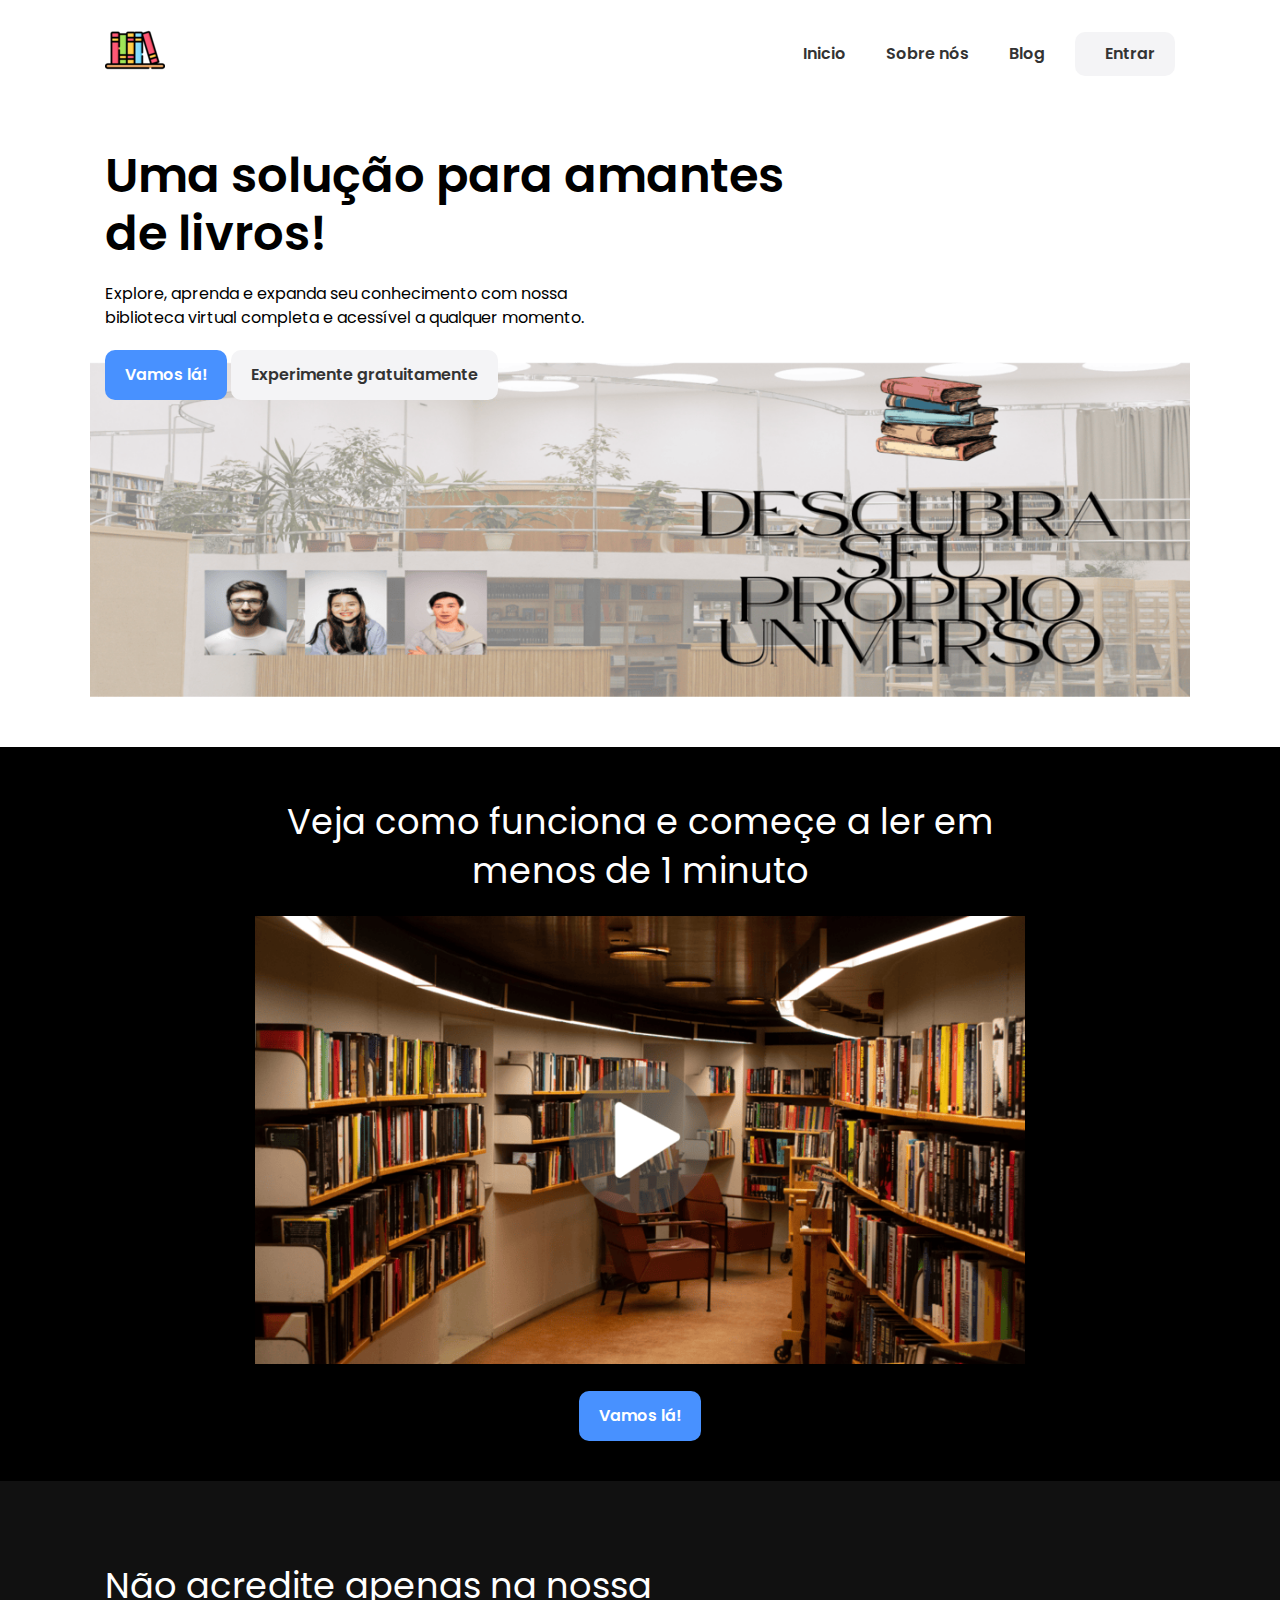
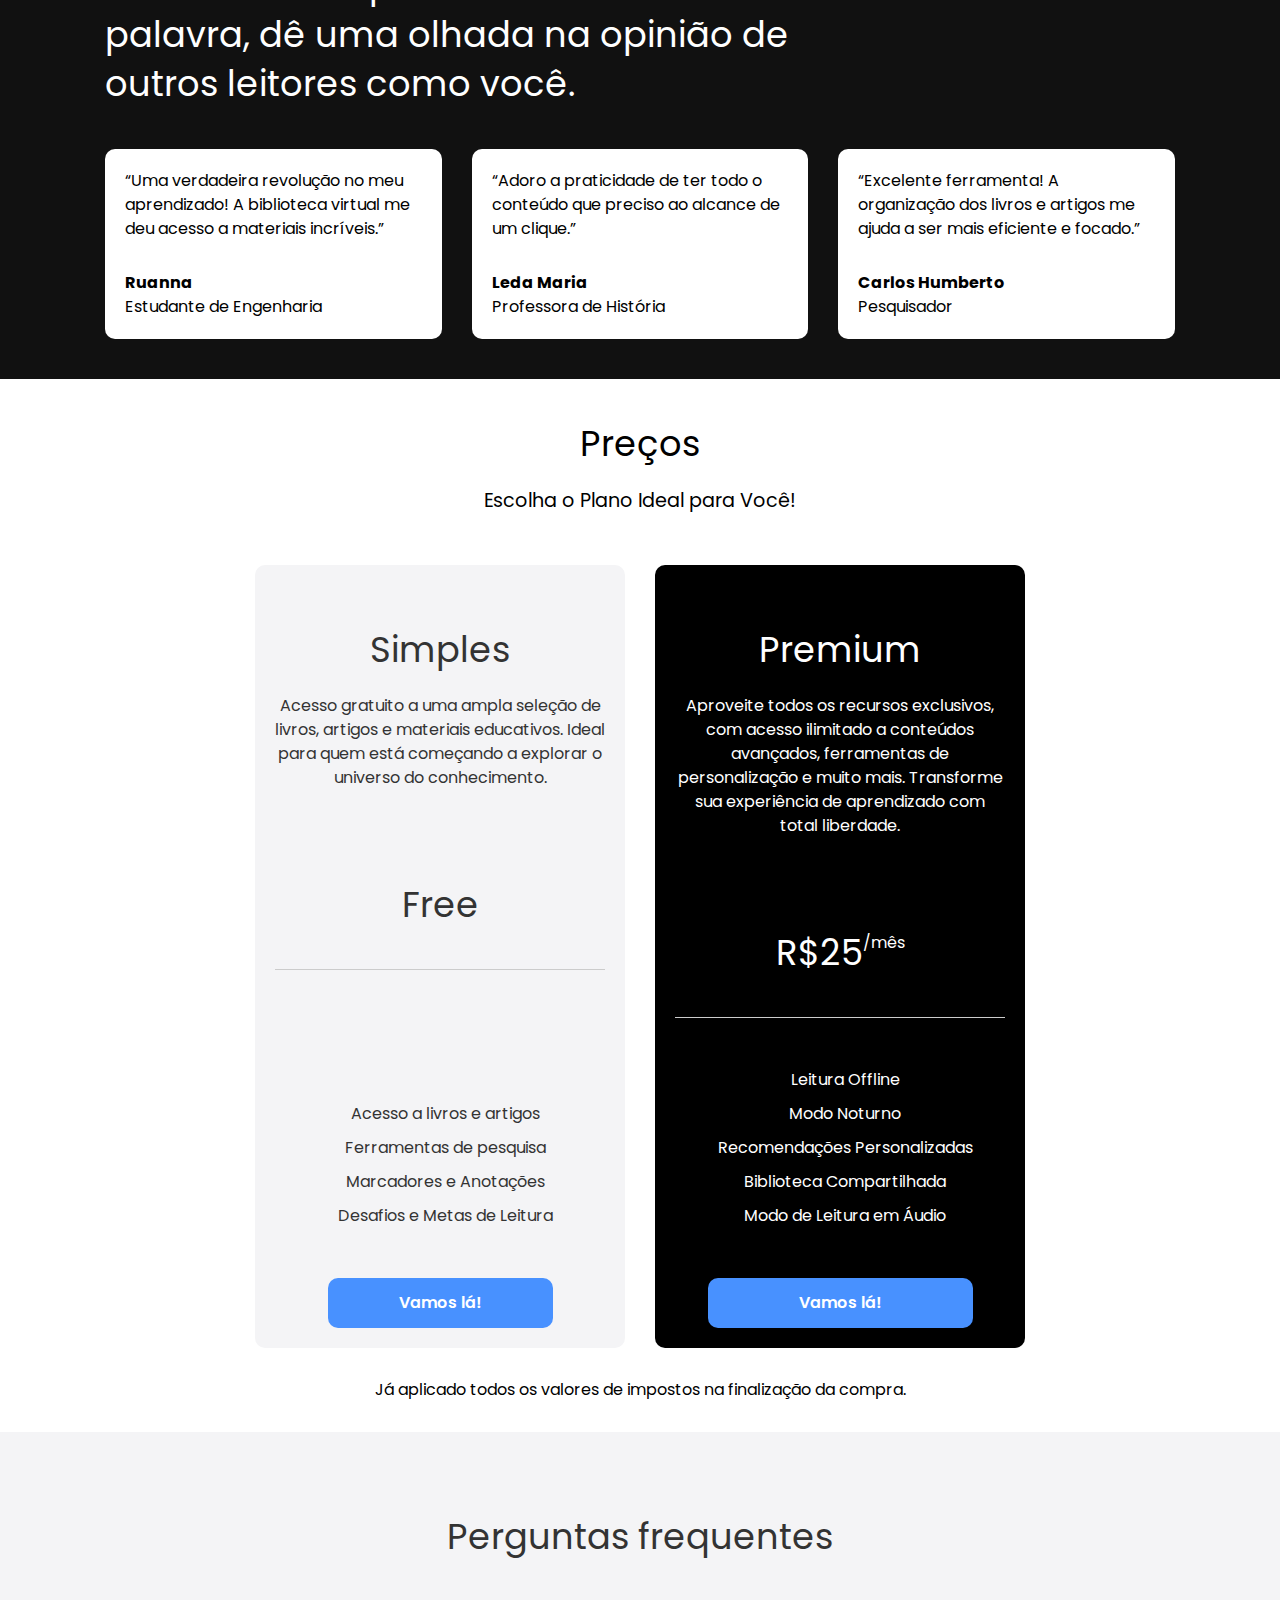
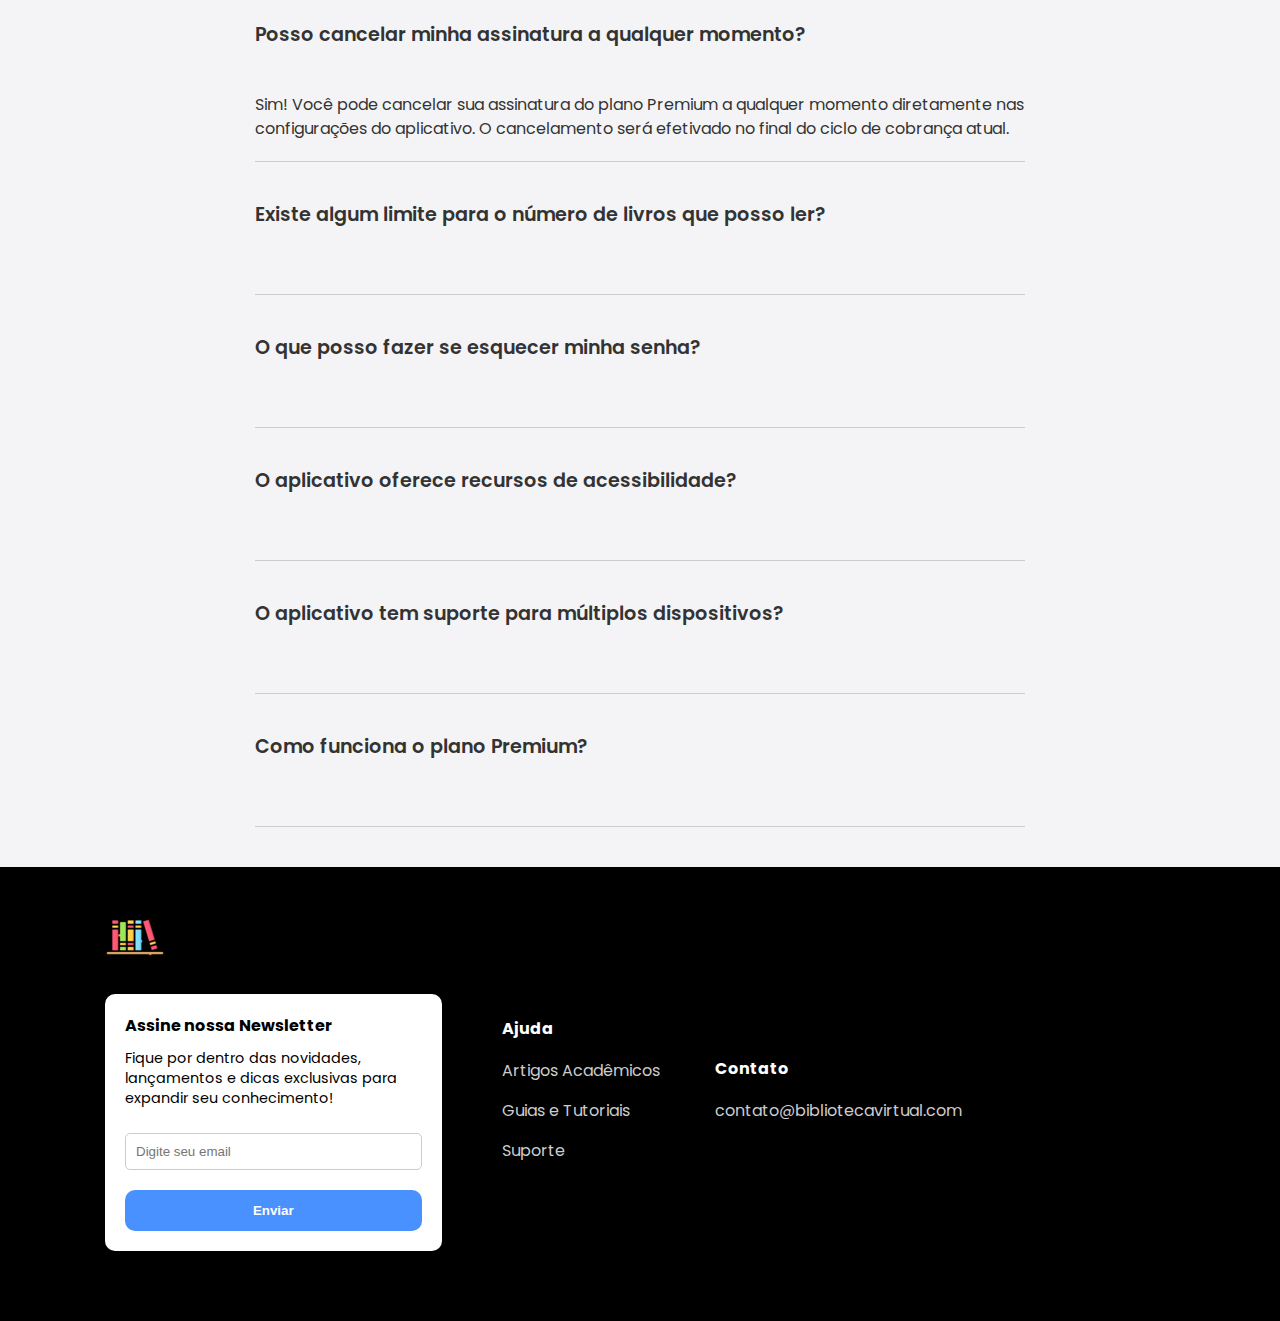
==== index.html @ a12d116e "first commit" ====
<!DOCTYPE html>
<html lang="en">
  <head>
    <meta charset="UTF-8" />
    <meta name="viewport" content="width=device-width, initial-scale=1.0" />
    <title>Biblioteca Virtual</title>
    <link rel="preconnect" href="https://fonts.googleapis.com" />
    <link rel="preconnect" href="https://fonts.gstatic.com" crossorigin />
    <link
      href="https://fonts.googleapis.com/css2?family=Poppins:wght@300;400;600;700&display=swap"
      rel="stylesheet"
    />
    <link
      rel="stylesheet"
      href="https://cdnjs.cloudflare.com/ajax/libs/font-awesome/6.4.2/css/all.min.css"
      integrity="sha512-z3gLpd7yknf1YoNbCzqRKc4qyor8gaKU1qmn+CShxbuBusANI9QpRohGBreCFkKxLhei6S9CQXFEbbKuqLg0DA=="
      crossorigin="anonymous"
      referrerpolicy="no-referrer"
    />
    <link rel="stylesheet" href="css/style.css" />
    <link rel="shortcut icon" href="images/favicon.ico" type="image/x-icon" />
  </head>
  <body>
    <nav class="navbar">
      <div class="container">
        <div class="logo">
          <a href="index.html">
            <img src="images/logo.png" alt="logo" />
          </a>
        </div>

        <div class="main-menu">
          <ul>
            <li>
              <a href="index.html">Inicio</a>
            </li>
            <li>
              <a href="#">Sobre nós</a>
            </li>
            <li>
              <a href="#">Blog</a>
            </li>
            <li>
              <a class="btn" href="/Login.html"> <i class="fas fa-user"></i> Entrar </a>
            </li>
          </ul>
        </div>

        <!-- Hamburger Button -->
        <button class="hamburger-button">
          <div class="hamburger-line"></div>
          <div class="hamburger-line"></div>
          <div class="hamburger-line"></div>
        </button>
        <div class="mobile-menu">
          <ul>
            <li>
              <a href="index.html">Inicio</a>
            </li>
            <li>
              <a href="#">Sobre nós</a>
            </li>
            <li>
              <a href="#">Blog</a>
            </li>
            <li>
              <a class="btn" href="/Login.html"> <i class="fas fa-user"></i> Entrar </a>
            </li>
          </ul>
        </div>
      </div>
    </nav>

    <!-- Hero -->
    <section class="hero">
      <div class="container">
        <div class="hero-content">
          <h1 class="hero-heading text-xxl">
            Uma solução para amantes de livros!
          </h1>
          <p class="hero-text">
            Explore, aprenda e expanda seu conhecimento com nossa biblioteca virtual 
              completa e acessível a qualquer momento.
          </p>
          <div class="hero-buttons">
            <a href="/Login.html" class="btn btn-primary">Vamos lá!</a>
            <a href="#" class="btn"
              ><i class="fas fa-laptop"></i> Experimente gratuitamente</a
            >
          </div>
        </div>
      </div>
    </section>

    <!-- Video Section -->
    <section class="video bg-black">
      <div class="container-sm">
        <h2 class="video-heading text-xl text-center">
          Veja como funciona e começe a ler em menos de 1 minuto
        </h2>
        <div class="video-content">
          <a href="#">
            <img
              src="images/video-preview.png"
              alt="video"
              class="video-preview"
            />
          </a>

          <a href="/Login.html" class="btn btn-primary">Vamos lá!</a>
        </div>
      </div>
    </section>

    <!-- Testimonials -->
    <section class="testimonials bg-dark">
      <div class="container">
        <h3 class="testimonials-heading text-xl">
          Não acredite apenas na nossa palavra, dê uma olhada na opinião de outros 
          leitores como você.
        </h3>
        <div class="testimonials-grid">
          <div class="card">
            <p>
              “Uma verdadeira revolução no meu aprendizado! A biblioteca virtual
               me deu acesso a materiais incríveis.”
            </p>

            <p>Ruanna</p>
            <p>Estudante de Engenharia</p>
          </div>

          <div class="card">
            <p>
              “Adoro a praticidade de ter todo o conteúdo que preciso ao alcance de um clique.”
            </p>

            <p>Leda Maria</p>
            <p>Professora de História</p>
          </div>

          <div class="card">
            <p>
              “Excelente ferramenta! A organização dos livros e artigos me ajuda a ser mais eficiente
               e focado.”
            </p>

            <p>Carlos Humberto</p>
            <p>Pesquisador</p>
          </div>
        </div>
      </div>
    </section>

    <!-- Pricing -->
    <section class="pricing">
      <div class="container-sm">
        <h3 class="pricing-heading text-xl text-center">Preços</h3>
        <p class="pricing-subheading text-md text-center">
          Escolha o Plano Ideal para Você!
        </p>

        <div class="pricing-grid">
          
          <!-- Pricing Card 1 -->
          <div class="card bg-light">
            <div class="pricing-card-header">
              <h4 class="pricing-heading text-xl">Simples</h4>
              <p class="pricing-card-subheading">
                Acesso gratuito a uma ampla seleção de livros, artigos e materiais educativos. 
                Ideal para quem está começando a explorar o universo do conhecimento.
              </p>
              <p class="pricing-card-price">
                <span class="text-xl">Free</span>
              </p>
            </div>
            <div class="pricing-card-body">
              <ul>
                <li><i class="fas fa-check"></i>Acesso a livros e artigos</li>
                <li>
                  <i class="fas fa-check"></i>Ferramentas de pesquisa
                </li>
                <li><i class="fas fa-check"></i>Marcadores e Anotações</li>
                <li>
                  <i class="fas fa-check"></i>Desafios e Metas de Leitura
                </li>
                
              </ul>
              <a href="/Login.html" class="btn btn-primary btn-block">Vamos lá!</a>
            </div>
          </div>

          <!-- Pricing Card 2 -->
          <div class="card bg-black">
            <div class="pricing-card-header">
              <h4 class="pricing-card-heading text-xl">Premium</h4>
              <p class="pricing-card-subheading">
                Aproveite todos os recursos exclusivos, com acesso ilimitado a conteúdos avançados, 
                ferramentas de personalização e muito mais. Transforme sua experiência de aprendizado com total liberdade.
              </p>
              <p class="pricing-card-price">
                <span class="text-xl">R$25</span> /mês 
              </p>
              
            </div>
            <div class="pricing-card-body">
              <ul>
                <li><i class="fas fa-check"></i>Leitura Offline</li>
                <li><i class="fas fa-check"></i>Modo Noturno</li>
                <li><i class="fas fa-check"></i>Recomendações Personalizadas</li>
                <li><i class="fas fa-check"></i>Biblioteca Compartilhada</li>
                <li><i class="fas fa-check"></i>Modo de Leitura em Áudio</li>
              </ul>
              <a href="/Login.html" class="btn btn-primary btn-block">Vamos lá!</a>
            </div>
          </div>
        </div>
        <p class="pricing-footer text-center">
          Já aplicado todos os valores de impostos na finalização da compra.
        </p>
      </div>
    </section>

    <!-- FAQ -->
    <section class="faq bg-light">
      <div class="container-sm">
        <h3 class="text-xl text-center">Perguntas frequentes</h3>
       
        <div class="faq-content">
          <div class="faq-group">
            <div class="faq-group-header">
              <h4 class="text-md">
                Posso cancelar minha assinatura a qualquer momento?
              </h4>
              <i class="fas fa-minus"></i>
            </div>
            <div class="faq-group-body open">
              <p>
                Sim! Você pode cancelar sua assinatura do plano Premium 
                a qualquer momento diretamente nas configurações do aplicativo. 
                O cancelamento será efetivado no final do ciclo de cobrança atual.
              </p>
            </div>
          </div>

          <div class="faq-group">
            <div class="faq-group-header">
              <h4 class="text-md">
                Existe algum limite para o número de livros que posso ler?
              </h4>
              <i class="fas fa-plus"></i>
            </div>
            <div class="faq-group-body">
              <p>
                No plano Free, há um limite de livros e artigos disponíveis. 
                Já no plano Premium, você tem acesso ilimitado a todo o conteúdo da plataforma.
              </p>
            </div>
          </div>

          <div class="faq-group">
            <div class="faq-group-header">
              <h4 class="text-md">
                O que posso fazer se esquecer minha senha?
              </h4>
              <i class="fas fa-plus"></i>
            </div>
            <div class="faq-group-body">
              <p>
                Caso esqueça sua senha, clique na opção "Esqueci minha senha"
                 na tela de login. Você receberá um link para redefinir sua senha e 
                 recuperar o acesso à sua conta.
              </p>
            </div>
          </div>

          <div class="faq-group">
            <div class="faq-group-header">
              <h4 class="text-md">
                O aplicativo oferece recursos de acessibilidade?
              </h4>
              <i class="fas fa-plus"></i>
            </div>
            <div class="faq-group-body">
              <p>
                Sim! O aplicativo possui opções como modo noturno, 
                ajuste de tamanho de texto e suporte a leitores de tela para garantir 
                uma experiência inclusiva para todos os usuários.
              </p>
            </div>
          </div>

          <div class="faq-group">
            <div class="faq-group-header">
              <h4 class="text-md">O aplicativo tem suporte para múltiplos dispositivos?</h4>
              <i class="fas fa-plus"></i>
            </div>
            <div class="faq-group-body">
              <p>
                Sim! Você pode acessar sua conta em vários dispositivos, como smartphones, 
                tablets e computadores, e seus progressos de leitura serão sincronizados automaticamente.
              </p>
            </div>
          </div>

          <div class="faq-group">
            <div class="faq-group-header">
              <h4 class="text-md">
                Como funciona o plano Premium?
              </h4>
              <i class="fas fa-plus"></i>
            </div>
            <div class="faq-group-body">
              <p>
                O plano Premium oferece acesso ilimitado a todos os conteúdos da plataforma, 
                além de funcionalidades exclusivas, como ferramentas de personalização, suporte prioritário 
                e recomendações personalizadas. Você pode assinar o plano Premium por meio de uma cobrança mensal ou anual.
              </p>
            </div>
          </div>
        </div>
      </div>
    </section>

    <!-- Footer -->
    <footer class="footer bg-black">
      <div class="container">
        <div class="footer-grid">
          <div>
            <a href="index.html">
              <img src="images/logo.png" alt="logo" />
            </a>
            <div class="card">
              <h4>Assine nossa Newsletter</h4>
              <p class="text-sm">
                Fique por dentro das novidades, lançamentos e dicas exclusivas 
                para expandir seu conhecimento!
              </p>
              <form>
                <input type="email" id="email" placeholder="Digite seu email" />
                <button type="submit" class="btn btn-primary btn-block">
                  Enviar
                </button>
              </form>
            </div>
            
          </div>
         
          <div>
            <h4>Ajuda</h4>
            <ul>
              <li><a href="#">Artigos Acadêmicos</a></li>
              <li><a href="#">Guias e Tutoriais</a></li>
              <li><a href="#">Suporte</a></li>
            </ul>
          </div>
          <div>
            <h4>Contato</h4>
            <ul>
              <li>
                <a href="#">contato@bibliotecavirtual.com</a>
              </li>
            </ul>
          </div>
        </div>
      </div>
    </footer>

    <script src="js/main.js"></script>
  </body>
</html>
---- css/style.css ----
* {
  box-sizing: border-box;
  margin: 0;
  padding: 0;
}

:root {
  --primary-color: #4891ff;
  --light-color: #f4f4f6;
  --dark-color: #111;
}

body {
  font-family: 'Poppins', sans-serif;
  font-size: 16px;
  line-height: 1.5;
  background: #fff;
  overflow-x: hidden;
}

a {
  text-decoration: none;
  color: #333;
}

ul {
  list-style: none;
}

img {
  max-width: 100%;
}

/* Navbar */
.navbar {
  background: #fff;
  padding: 20px;
}

.navbar .container {
  display: flex;
  justify-content: space-between;
  align-items: center;
}

.navbar .main-menu ul {
  display: flex;
}

.navbar ul li a {
  padding: 10px 20px;
  display: block;
  font-weight: 600;
  transition: 0.5s;
}

.navbar ul li a:hover {
  color: var(--primary-color);
}

.navbar ul li a i {
  margin-right: 10px;
}

.navbar ul li:last-child a {
  margin-left: 10px;
}

/* Hero */
.hero {
  margin-bottom: 50px;
}

.hero .container {
  background: url('../images/hero-bg.png') no-repeat;
  background-size: contain;
  background-position: center bottom;
  height: 550px;
}

.hero .hero-content {
  width: 70%;
}

.hero .hero-text {
  width: 70%;
  margin-bottom: 20px;
}

/* Video */
.video {
  padding: 10px 0 40px;
}

.video .video-content {
  display: flex;
  flex-direction: column;
  align-items: center;
}

.video .video-preview {
  margin-bottom: 20px;
}

/* Testimonials */
.testimonials {
  padding: 40px 0;
}

.testimonials .testimonials-heading {
  width: 700px;
  margin-bottom: 40px;
}

.testimonials .testimonials-grid {
  display: grid;
  grid-template-columns: repeat(3, 1fr);
  gap: 30px;
}

.testimonials .card p:nth-child(2) {
  margin-top: 30px;
  font-weight: bold;
}

/* Pricing */
.pricing .pricing-grid {
  display: grid;
  grid-template-columns: repeat(2, 1fr);
  gap: 30px;
  margin-top: 50px;
}

.pricing .pricing-card-subheading {
  margin-bottom: 30px;
}

.pricing .pricing-card-price {
  margin-bottom: 30px;
  padding: 20px 0;
  border-bottom: 1px solid #ccc;
}

.pricing ul {
  margin: 30px 0;
}

.pricing ul li {
  margin-bottom: 20px;
}

.pricing ul li i {
  margin-right: 10px;
}

.pricing .pricing-footer {
  margin: 30px 0;
}

/* Cards bg-light e bg-black */
.card.bg-light, .card.bg-black {
  display: flex;
  flex-direction: column;
  justify-content: space-between;
  align-items: center; 
  padding: 20px;
  border-radius: 10px;
  height: auto;
}

.card.bg-light .pricing-card-header,
.card.bg-black .pricing-card-header {
  text-align: center; 
}

.card .pricing-card-price {
  display: flex;
  justify-content: center; 
  align-items: center; 
  margin-top: 20px; 
}

.card.bg-light .pricing-card-body,
.card.bg-black .pricing-card-body {
  display: flex;
  flex-direction: column;
  align-items: center; 
  text-align: center; 
}

.card.bg-light .btn, 
.card.bg-black .btn {
  margin-top: 20px; 
  width: 100%; 
}

.card.bg-light ul, 
.card.bg-black ul {
  padding: 0;
  list-style: none;
  margin: 20px 0;
  width: 100%;
}

.card.bg-light ul li, 
.card.bg-black ul li {
  margin-bottom: 10px;
  display: flex;
  justify-content: center; 
  align-items: center;
}

.card.bg-light ul li i, 
.card.bg-black ul li i {
  margin-right: 10px; 
  font-size: 1.2rem;
}

/* FAQ */
.faq {
  padding: 40px 0;
}

.faq .faq-group {
  border-bottom: 1px solid #ccc;
  padding-bottom: 20px;
}

.faq .faq-group .faq-group-header {
  padding: 20px 0;
  margin-bottom: 15px;
  position: relative;
}

.faq .faq-group .faq-group-header h4 {
  font-weight: 600;
  width: 95%;
}

.faq .faq-group .faq-group-header i {
  position: absolute;
  right: 0;
  top: 35px;
  font-size: 1.3rem;
  cursor: pointer;
}

.faq .faq-group .faq-group-body {
  display: none;
}

.faq .faq-group .faq-group-body.open {
  display: block;
}

.faq ul.faq-menu {
  max-width: 400px;
  margin: auto;
  display: flex;
  justify-content: space-between;
  align-items: center;
  background: #ddd;
  padding: 10px 20px;
  border-radius: 10px;
  font-weight: 600;
  cursor: pointer;
}

.faq ul.faq-menu li {
  padding: 10px 20px;
  border-radius: 5px;
  text-align: center;
}

.faq ul.faq-menu li.active {
  background: var(--primary-color);
  color: #fff;
}

/* Footer */
.footer {
  padding: 40px 0;
}

.footer h4 {
  margin-bottom: 10px;
}

.footer ul li {
  line-height: 2.5;
}

.footer a {
  color: #ccc;
}

.footer i {
  font-size: 1.5rem;
  margin-right: 10px;
}

.footer-grid {
  display: grid;
  grid-template-columns: 2fr 1fr 1fr 1fr;
  gap: 30px;
  justify-content: center;
  align-items: center;
}

.footer .card {
  margin: 20px 30px 30px 0;
}

.footer input[type='email'] {
  width: 100%;
  padding: 10px;
  border: 1px solid #ccc;
  border-radius: 5px;
  margin: 20px 0;
}

/* Utility Classes */
.container {
  max-width: 1100px;
  margin: 0 auto;
  padding: 0 15px;
}

.container-sm {
  max-width: 800px;
  margin: 0 auto;
  padding: 0 15px;
}

/* Card */
.card {
  background: #fff;
  color: #000;
  border-radius: 10px;
  padding: 20px;
}

/* Buttons */
.btn {
  display: inline-block;
  padding: 13px 20px;
  background: var(--light-color);
  color: #333333;
  font-weight: 600;
  text-decoration: none;
  border: none;
  border-radius: 10px;
  cursor: pointer;
  text-align: center;
  transition: 0.5s;
}

.btn:hover {
  opacity: 0.8;
}

.btn-primary {
  background: var(--primary-color);
  color: #fff;
}

.btn-dark {
  background: var(--dark-color);
  color: #fff;
}

.btn-block {
  display: block;
  width: 100%;
}

/* Text Classes */
.text-xxl {
  font-size: 3rem;
  line-height: 1.2;
  font-weight: 600;
  margin: 40px 0 20px;
}

.text-xl {
  font-size: 2.2rem;
  line-height: 1.4;
  font-weight: normal;
  margin: 40px 0 20px;
}

.text-lg {
  font-size: 1.8rem;
  line-height: 1.4;
  font-weight: normal;
  margin: 30px 0 20px;
}

.text-md {
  font-size: 1.2rem;
  line-height: 1.4;
  font-weight: normal;
  margin: 20px 0 10px;
}

.text-sm {
  font-size: 0.9rem;
  line-height: 1.4;
  font-weight: normal;
  margin: 10px 0 5px;
}

.text-center {
  text-align: center;
}

/* Background */
.bg-primary {
  background: var(--primary-color);
  color: #fff;
}

.bg-light {
  background: var(--light-color);
  color: #333;
}

.bg-dark {
  background: var(--dark-color);
  color: #fff;
}

.bg-black {
  background: #000;
  color: #fff;
}

/* Hamburger Button */
.hamburger-button {
  display: none;
  background: none;
  border: none;
  cursor: pointer;
  padding: 10px;
  z-index: 1000;
}

.hamburger-button .hamburger-line {
  width: 30px;
  height: 3px;
  background: #333;
  margin: 6px 0;
}

/* Mobile Menu */
.mobile-menu {
  position: fixed;
  top: 0;
  right: -300px;
  width: 250px;
  height: 100%;
  z-index: 100;
  background: #fff;
  box-shadow: 0px 0px 10px rgba(0, 0, 0, 0.2);
  transition: right 0.3s ease-in-out;
}

.mobile-menu.active {
  right: 0;
}

.mobile-menu ul {
  margin-top: 100px;
  padding-right: 10px;
}

.mobile-menu ul li {
  margin: 10px 0;
}

.mobile-menu ul li a {
  font-size: 20px;
  transition: 0.3s;
}

/* Media Queries */
@media (max-width: 960px) {
  .text-xxl {
    font-size: 2.5rem;
  }
}

@media (max-width: 670px) {
  .navbar .main-menu {
    display: none;
  }

  .navbar .hamburger-button {
    display: block;
  }

  .hero .container {
    background: url('../images/hero-bg-mobile.png') no-repeat;
    background-size: 350px 400px;
    background-position: bottom;
    height: 770px;
  }

  .hero .hero-content,
  .hero .hero-text {
    width: 100%;
    text-align: center;
  }

  .hero .hero-buttons .btn {
    margin-bottom: 10px;
    display: block;
    width: 100%;
  }

  .testimonials .testimonials-heading {
    max-width: 100%;
    text-align: center;
  }

  .testimonials .testimonials-grid,
  .pricing .pricing-grid,
  .footer .footer-grid {
    grid-template-columns: 1fr;
  }

  .footer .card {
    margin-right: 0;
  }

  .footer .footer-grid > div {
    text-align: center;
  }

  /* Text */
  .text-xl {
    font-size: 1.9rem;
  }

  .text-lg {
    font-size: 1.5rem;
  }

  .text-md {
    font-size: 1.1rem;
  }
}

@media (max-width: 500px) {
  .text-xxl {
    font-size: 2rem;
  }
}


/* Login Page */

* {
  box-sizing: border-box;
  margin: 0;
  padding: 0;
}

.login-page {
  display: flex;
  justify-content: center;
  align-items: center;
  height: 100vh;
  background: var(--light-color);
}

.login-form {
  position: absolute;
  top: 50%;
  left: 50%;
  transform: translateY(-50%) translateX(-50%);
  background: #fff;
  padding: 30px;
  border-radius: 10px;
  box-shadow: 0 4px 8px rgba(0, 0, 0, 0.1);
  width: 100%;
  max-width: 400px;
}

.login-form h2 {
  font-size: 2.2rem;
  font-weight: 600;
  margin-bottom: 20px;
  text-align: center;
  color: var(--dark-color);
}

.login-form input {
  width: 100%;
  padding: 12px;
  margin: 10px 0;
  border: 1px solid #ccc;
  border-radius: 10px;
  font-size: 1rem;
  color: #333;
}

.login-form .btn {
  width: 100%;
  padding: 12px;
  background: var(--primary-color);
  color: #fff;
  border-radius: 10px;
  font-weight: 600;
  font-size: 1.2rem;
  cursor: pointer;
  transition: background-color 0.3s ease;
}

.login-form .btn:hover {
  background-color: #3579d9;
}

.login-form .forgot-password {
  text-align: center;
  margin-top: 15px;
}

.login-form .forgot-password a {
  font-size: 1rem;
  color: #666060;
  text-decoration: none;
}

.login-form .forgot-password a:hover {
  text-decoration: underline;
}

.footer-login {
  text-align: center;
  margin-top: 20px;
}

@media (max-width: 670px) {
  .login-page {
    padding: 20px;
  }

  .login-form {
    padding: 20px;
  }

  .login-form h2 {
    font-size: 1.8rem;
  }
}
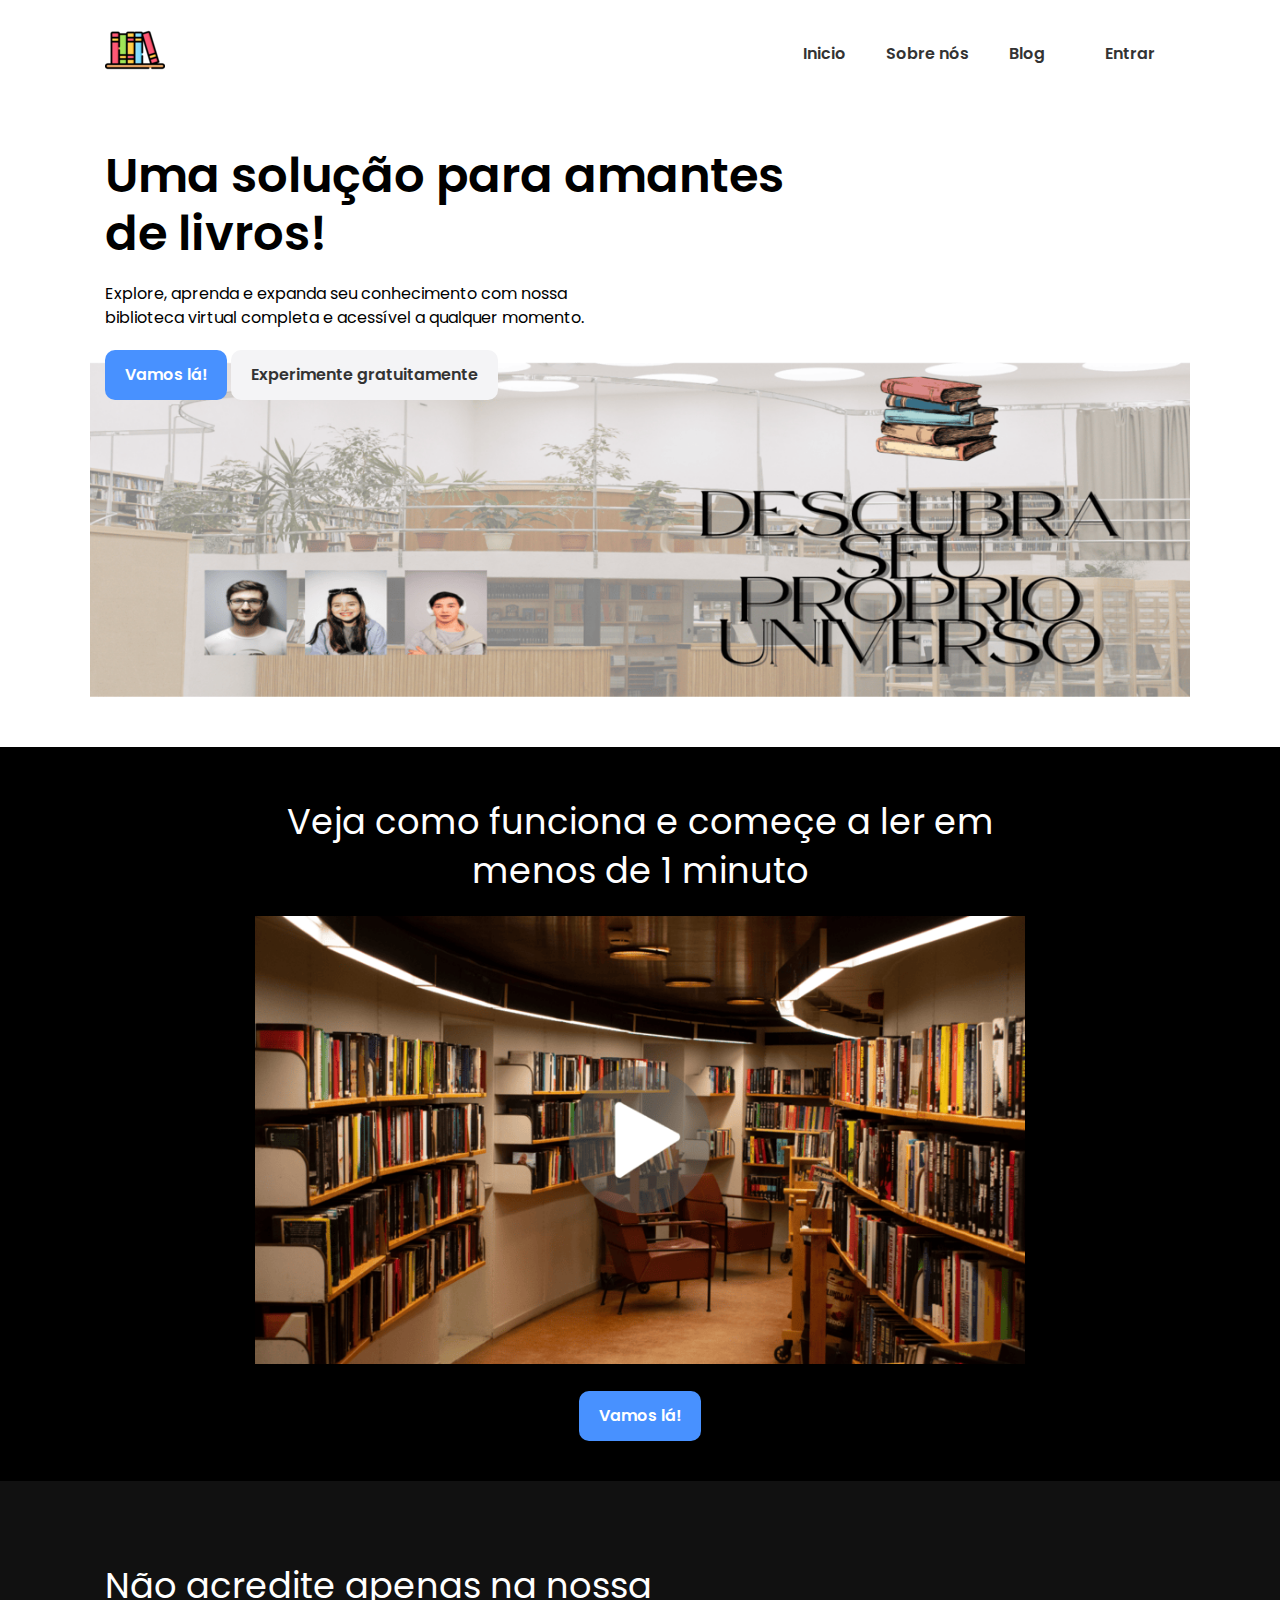
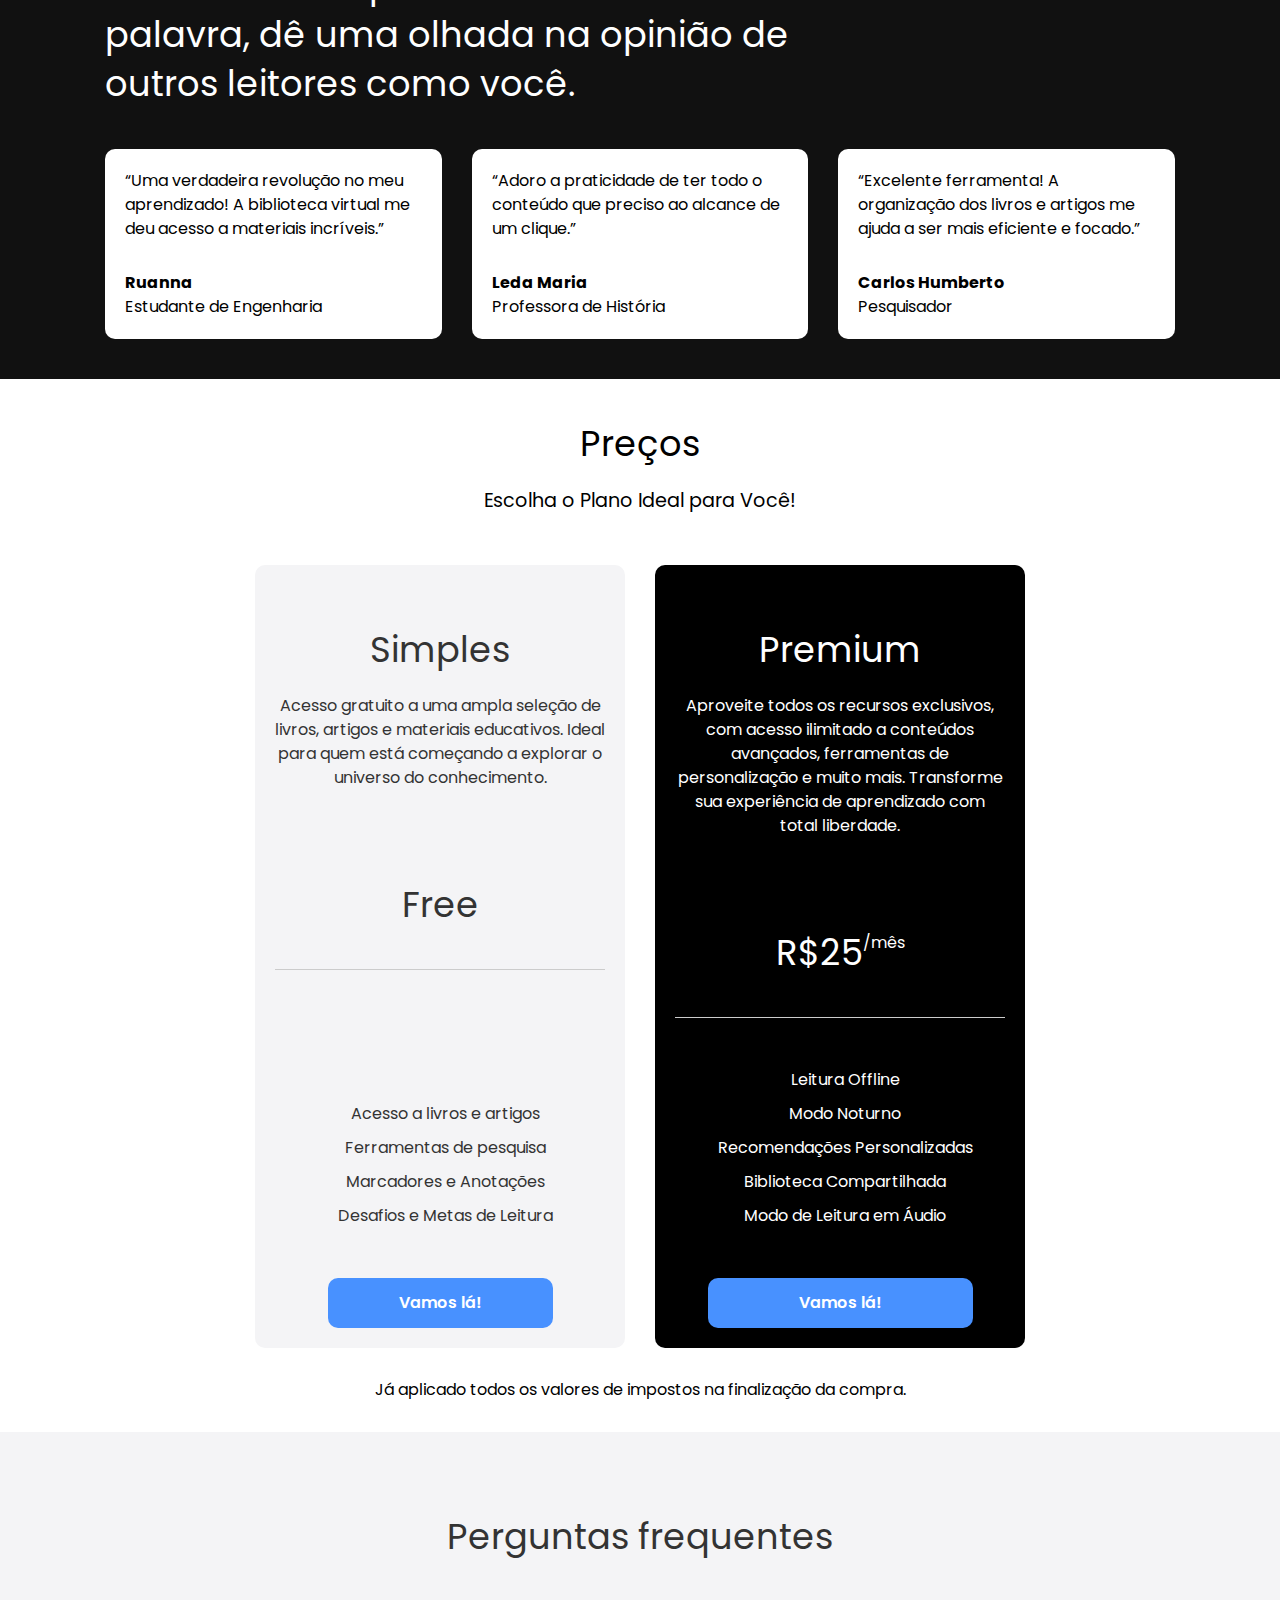
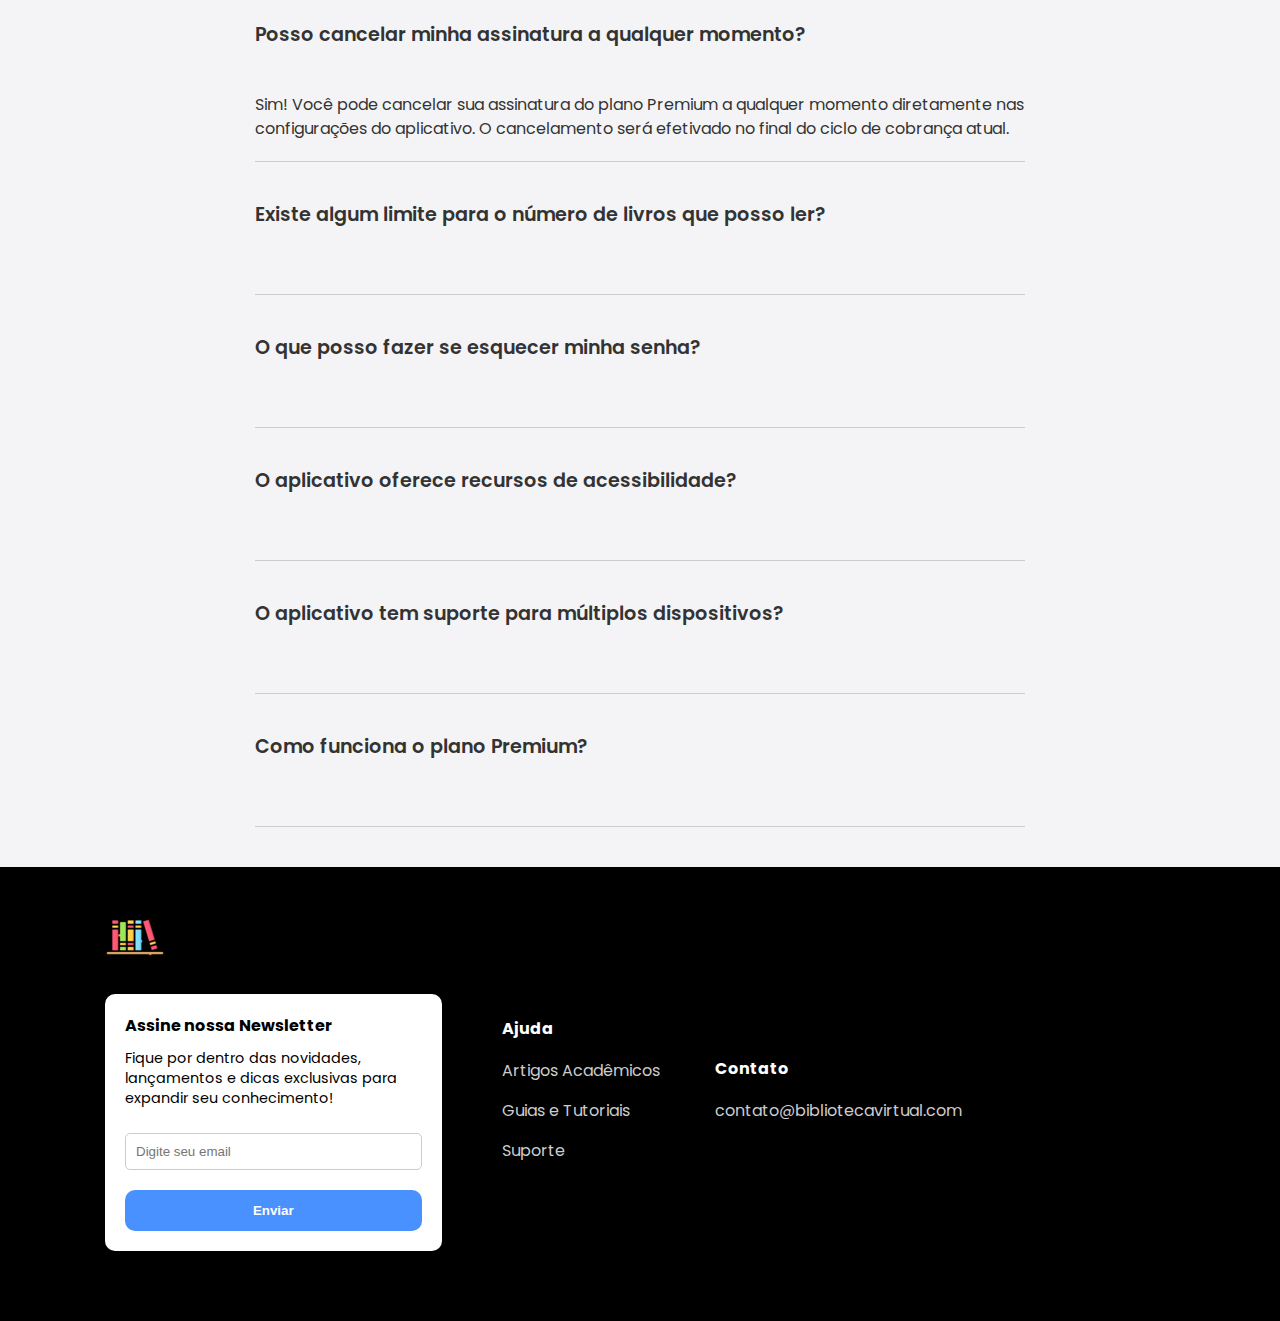
==== commit 240672f1: "fix; deploy" ====
--- a/index.html
+++ b/index.html
@@ -41,7 +41,7 @@
               <a href="#">Blog</a>
             </li>
             <li>
-              <a class="btn" href="/Login.html"> <i class="fas fa-user"></i> Entrar </a>
+              <a href="login.html"> <i class="fas fa-user"></i> Entrar </a>
             </li>
           </ul>
         </div>
@@ -64,7 +64,7 @@
               <a href="#">Blog</a>
             </li>
             <li>
-              <a class="btn" href="/Login.html"> <i class="fas fa-user"></i> Entrar </a>
+              <a href="login.html"> <i class="fas fa-user"></i> Entrar </a>
             </li>
           </ul>
         </div>
@@ -83,7 +83,7 @@
               completa e acessível a qualquer momento.
           </p>
           <div class="hero-buttons">
-            <a href="/Login.html" class="btn btn-primary">Vamos lá!</a>
+            <a href="login.html" class="btn btn-primary">Vamos lá!</a>
             <a href="#" class="btn"
               ><i class="fas fa-laptop"></i> Experimente gratuitamente</a
             >
@@ -107,7 +107,7 @@
             />
           </a>
 
-          <a href="/Login.html" class="btn btn-primary">Vamos lá!</a>
+          <a href="login.html" class="btn btn-primary">Vamos lá!</a>
         </div>
       </div>
     </section>
@@ -186,7 +186,7 @@
                 </li>
                 
               </ul>
-              <a href="/Login.html" class="btn btn-primary btn-block">Vamos lá!</a>
+              <a href="login.html" class="btn btn-primary btn-block">Vamos lá!</a>
             </div>
           </div>
 
@@ -211,7 +211,7 @@
                 <li><i class="fas fa-check"></i>Biblioteca Compartilhada</li>
                 <li><i class="fas fa-check"></i>Modo de Leitura em Áudio</li>
               </ul>
-              <a href="/Login.html" class="btn btn-primary btn-block">Vamos lá!</a>
+              <a href="login.html" class="btn btn-primary btn-block">Vamos lá!</a>
             </div>
           </div>
         </div>
